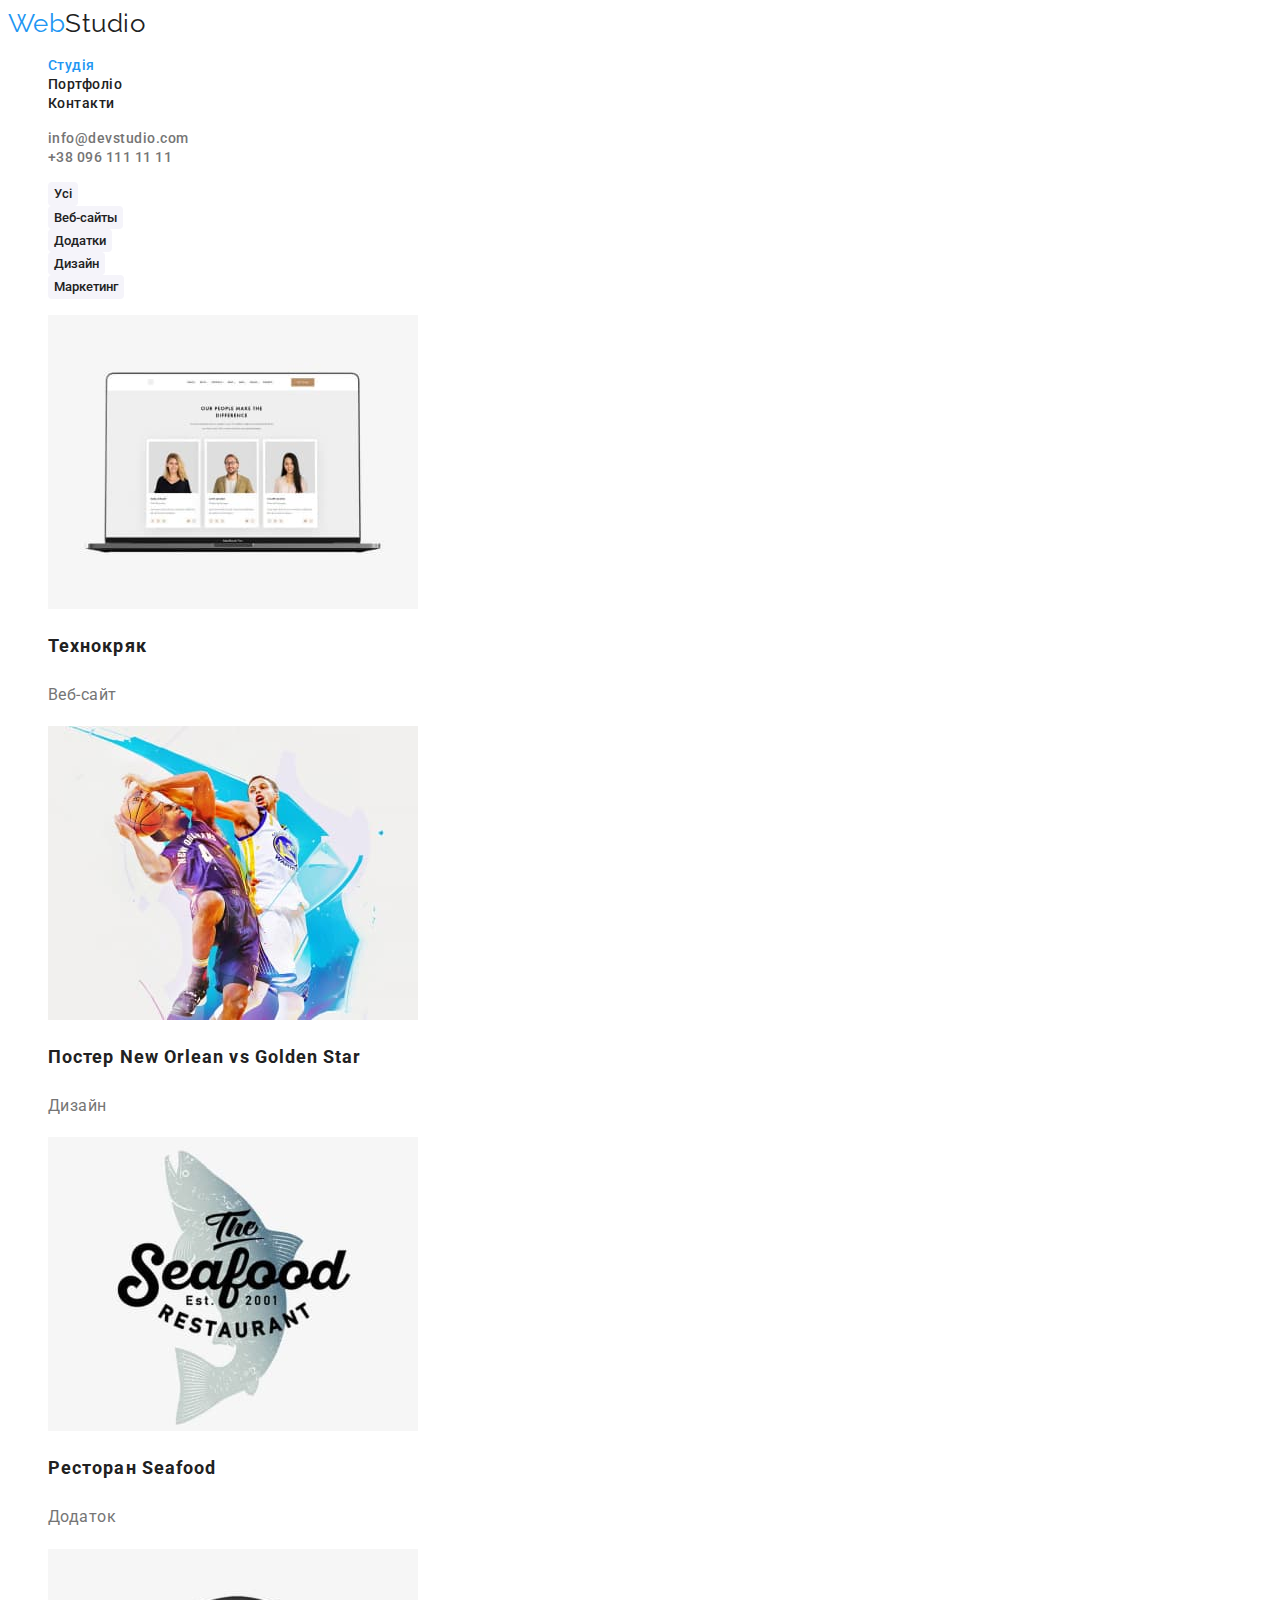
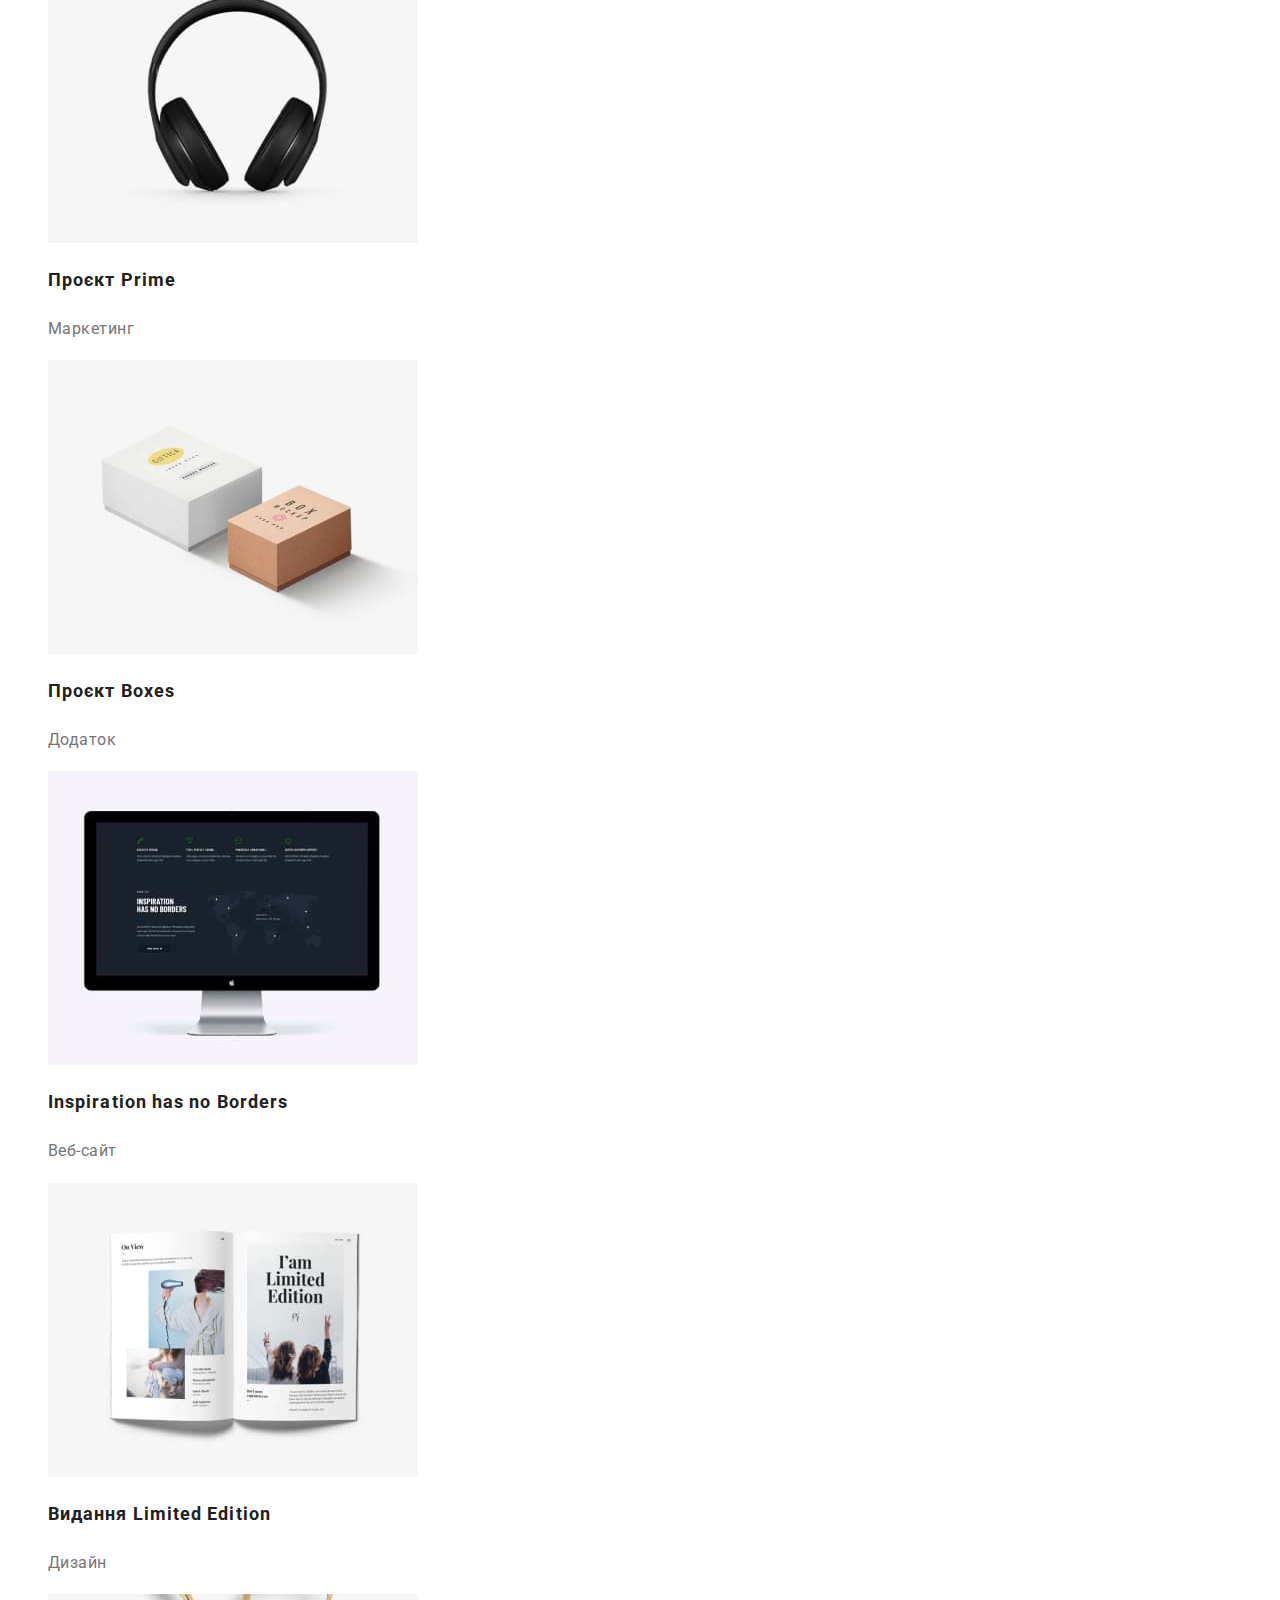
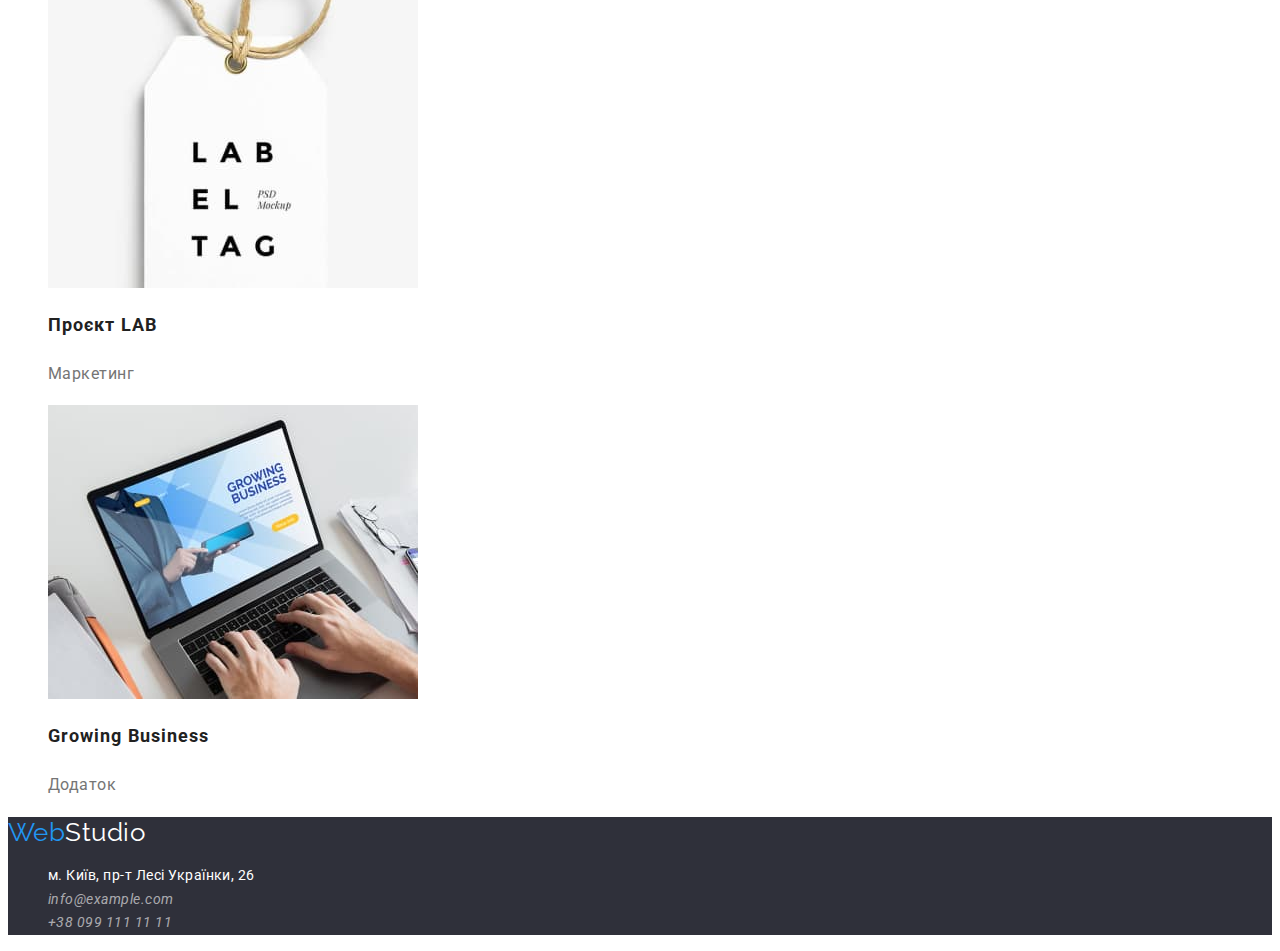
==== portfolio.html @ a00cbc71 "Додає попередньо зроблений проект" ====
<!DOCTYPE html>
<html lang="ua">
<head>
    <meta charset="UTF-8">
    <meta http-equiv="X-UA-Compatible" content="IE=edge">
    <meta name="viewport" content="width=device-width, initial-scale=1.0">
    <title>Document</title>
    <link 
        href="https://fonts.googleapis.com/css2?family=Raleway:wght@700&family=Roboto:wght@400;500;700;900&display=swap" 
        rel="stylesheet">
    <link rel="stylesheet" href="./css/styles.css">
</head>
<body>


    <!--Шапка сайту-->
    <header class="header">

        <nav class="nav">
            <a class="logo" href="./index.html">
                <span class="logo-accent">Web</span>Studio
            </a>

            <ul class="site-nav list">
                <li class="list-item">
                    <a class="link current" href="./index.html">Студія</a>
                </li>
                <li class="list-item">
                    <a class="link" href="./portfolio.html">Портфоліо</a>
                </li >
                <li class="list-item">
                    <a class="link" href="#">Контакти</a>
                </li>
            </ul>
        </nav>


        <ul class="contacts list">
            <li class="list-item"> 
                <a class="link" href="mailto:info@devstudio.com">info@devstudio.com</a> 
            </li>
            <li class="list-item"> 
                <a class="link" href="tel:+380991111111">+38 096 111 11 11</a> 
            </li>
        </ul>

    </header>


<main>
<!-- Проєкти -->
    <section class="filters-section">
        <h1 hidden class="section-title"> Проєкти </h1>

        <ul class="filters-list">
            <li class="list-item">
                <button class="button">Усі</button>
            </li>
            <li class="list-item">
                <button class="button">Веб-сайты</button>
            </li>
            <li class="list-item">
                <button class="button">Додатки</button>
            </li>
            <li class="list-item">
                <button class="button">Дизайн</button>
            </li>
            <li class="list-item">
                <button class="button">Маркетинг</button>
            </li>
        </ul>
        
        <ul class="projects-list">
            <li class="list-item">
                <a class="link" href="#">
                    <img src="./images/card1.jpg" alt="ноутбук" width="370" height="294">
                    <h2 class="name">Технокряк</h2>
                    <p class="text">Веб-сайт</p>
                </a> 
            </li>
            <li class="list-item">
                <a class="link" href="#">                
                    <img src="./images/card2.jpg" alt="спортсмены" width="370" height="294">
                    <h2 class="name">Постер New Orlean vs Golden Star</h2>
                    <p class="text">Дизайн</p>
                </a>
            </li>
            <li class="list-item">
                <a class="link" href="#">
                    <img src="./images/card3.jpg" alt="рыба и логотип" width="370" height="294">
                    <h2 class="name">Ресторан Seafood</h2>
                    <p class="text">Додаток</p>
                </a>
            </li>
            <li class="list-item">
                <a class="link" href="#">
                    <img src="./images/card4.jpg" alt="наушники" width="370" height="294">
                    <h2 class="name">Проєкт Prime</h2>
                    <p class="text">Маркетинг</p>
                </a>                
            </li>
            <li class="list-item">
                <a class="link" href="#">
                    <img src="./images/card5.jpg" alt="две коробки" width="370" height="294">
                    <h2 class="name">Проєкт Boxes</h2>
                    <p class="text">Додаток</p>
                </a>                
            </li>
            <li class="list-item">
                <a class="link" href="#">
                    <img src="./images/card6.jpg" alt="монитор компьютера" width="370" height="294">
                    <h2 class="name" lang="en">Inspiration has no Borders</h2>
                    <p class="text">Веб-сайт</p>
                </a>                
            </li>
            <li class="list-item">
                <a class="link" href="#">
                    <img src="./images/card7.jpg" alt="открытая книга" width="370" height="294">
                    <h2 class="name">Видання Limited Edition</h2>
                    <p class="text">Дизайн</p>
                </a>
                
            </li>
            <li class="list-item">
                <a class="link" href="#">
                    <img src="./images/card8.jpg" alt="этикетка-ценник" width="370" height="294">
                    <h2 class="name">Проєкт LAB</h2>
                    <p class="text">Маркетинг</p>
                </a>                
            </li>
            <li class="list-item">
                <a class="link" href="#">
                    <img src="./images/card9.jpg" alt="руи печатают на клавиатуре ноутбука" width="370" height="294">
                    <h2 class="name" lang="en">Growing Business</h2>
                    <p class="text">Додаток</p>
                </a>                
            </li>
        </ul>
    </section>

</main>


    <!-- Підвал -->
    <footer class="footer">
        <a class="logo" href="./index.html">
            <span class="logo-accent">Web</span>Studio
        </a>
        <address class="contacts-address">
            <ul class="list">
                <li class="list-item">
                    <a class="link map" href="https://goo.gl/maps/CPtrU1FHBa2aNyZL9" target="_blank" rel="noopener noreferrer">м. Київ, пр-т Лесі Українки, 26
                    </a> 
                </li>
                <li class="list-item">
                    <a class="link contact" href="mailto:info@example.com">info@example.com </a> 
                </li>
                <li class="list-item">
                    <a class="link contact" href="tel:+380991111111">+38 099 111 11 11 </a>
                </li>
            </ul>
        </address>

    </footer>

    
</body>
</html>
---- css/styles.css ----
/* Загальні налаштування */
:root {
    --primary-text-color: #757575;
    --title-text-color: #212121;
    --accent-color: #2196F3;
    --white-color: #ffffff;
    --white-color-transparent: rgba(255, 255, 255, 0.6);
    --primary-bg-color: #ffffff;
    --secondary-bg-color: #2F303A;
    --tertiary-bg-color: #F5F4FA;

}

body {
    background-color: var(--white-color);
    color: var(--title-text-color);
    
    font-family: Roboto, sans-serif;
    letter-spacing: 0.03em;

}

ul {
    list-style: none;
}

/* Шапка сайту */

    /* Лого */
.logo-accent {
    color: var(--accent-color);
    font-family: Raleway, sans-serif;
    font-size: 26px;
    line-height: 1.2;
    text-decoration: none;
}

.nav .logo {
    color: var(--title-text-color);
    font-family: Raleway, sans-serif;
    font-size: 26px;
    line-height: 1.2;    
    text-decoration: none;
}

.footer .logo {
    color: var(--white-color);
    font-family: Raleway, sans-serif;
    font-size: 26px;
    line-height: 1.2;
    text-decoration: none;
}

    /* Посилання */
.site-nav .link.current {
    color: var(--accent-color);
}

.site-nav .link {
    color: var(--title-text-color);

    font-weight: 500;
    font-size: 14px;
    line-height: 1.14;
    text-decoration: none;
}

.contacts .link {
    color: var(--primary-text-color);

    font-weight: 500;
    font-size: 14px;
    line-height: 1.14;
    text-decoration: none;
}

.site-nav .link:hover,
.site-nav .link:focus {
    color: var(--accent-color);

    font-weight: 500;
    font-size: 14px;
    line-height: 1.14;
    text-decoration: none;
}

.contacts .link:hover,
.contacts .link:focus {
    color: var(--accent-color);

    font-weight: 500;
    font-size: 14px;
    line-height: 1.14;
    text-decoration: none;
}


/* Головне */
    
    /* Секція: Ефективні рішення для вашого бізнесу */
.main-section {
    background-color: var(--secondary-bg-color);
}

.main-title {
    color: var(--white-color);
    font-weight: 900;
    font-size: 44px;
    line-height: 1.36;

    text-align: center;
    text-transform: uppercase;
}

        /* Кнопка */
.main-section .button{
    color: var(--white-color);
    background-color: var(--accent-color);
    font-weight: 700;
    line-height: 1.8;
    font-family: inherit;
    
    text-align: center;
    box-shadow: 0px 4px 4px rgba(0, 0, 0, 0.15);
    border: none;
    border-radius: 4px;
}

    /* Заголовки секцій */
.section-title {
    color: var(--title-text-color);
    font-weight: 700;
    font-size: 36px;
    line-height: 1.2;
    text-align: center;

}


/* Секція: Наші переваги */
.advantages-list .name {
    color: var(--title-text-color);
    font-weight: 700;
    font-size: 14px;
    line-height: 1.2;
    text-transform: uppercase;

}

.advantages-list .desc {
    color: var(--primary-text-color);
    font-size: 14px;
    line-height: 1.7;
}

/* Секція: Наша команда */

.team-section {
    background-color: var(--tertiary-bg-color);
}

.team-section .list-item {
    background-color: var(--white-color);
}

.team-name {
    color: var(--title-text-color);
    font-weight: 500;
    font-size: 16px;
    line-height: 1.2; 
    text-align: center;
}

.team-position {
    color: var(--primary-text-color);
    line-height: 1.2;   
    text-align: center;
}

/* Підвал */

.footer {
    background-color: var(--secondary-bg-color);
}


/* Ссылки. Підвал*/

.contacts-address .link.map {
    color: var(--white-color);
    font-style: normal;
    font-size: 14px;
    line-height: 1.7;
    text-decoration: none;
}

.contacts-address .link.map:hover,
.contacts-address .link.map:focus {
    color: var(--accent-color);
    font-style: normal;
    font-size: 14px;
    line-height: 1.7;
    text-decoration: none;
}

.contacts-address .link.contact {
    color: var(--white-color-transparent);
    font-size: 14px;
    line-height: 1.7;
    text-decoration: none;
}

.contacts-address .link.contact:hover,
.contacts-address .link.contact:focus {
    color: var(--accent-color);
    font-size: 14px;
    line-height: 1.7;
    text-decoration: none;
}


/* варіант оформлення посилань

.site-nav .link.current {
    color: var(--accent-color);
}
 
.link.primary {
    color: var(--title-text-color);
}

.link.secondary {
    color: var(--white-color);
}

.link.primary:hover,
.link.primary:focus {
    color: var(--accent-color);
}

.link.secondary:hover,
.link.secondary:focus {
    color: var(--accent-color);
} */


/* Портфоліо */
.filters-list .button {
    color: var(--title-text-color);
    background-color: var(--tertiary-bg-color);
    font-weight: 500;
    line-height: 1.6;
    text-align: center;
    font-family: inherit;
    
    border: none;
    border-radius: 4px;
}
.filters-list .button:hover,
.filters-list .button:focus {
    color: var(--white-color);
    background-color: var(--accent-color);
    font-weight: 500;
    line-height: 1.6;
    text-align: center;
    font-family: inherit;

    border: none;
    border-radius: 4px;
    box-shadow: 0px 3px 1px rgba(0, 0, 0, 0.1), 0px 1px 2px rgba(0, 0, 0, 0.08), 0px 2px 2px rgba(0, 0, 0, 0.12);
}

.projects-list .link {
    text-decoration: none;
}
.projects-list .name {
    color: var(--title-text-color);
    font-weight: 700;
    font-size: 18px;
    line-height: 2;
    letter-spacing: 0.06em;
}

.projects-list .text {
    color: var(--primary-text-color);
    line-height: 1.9;
}
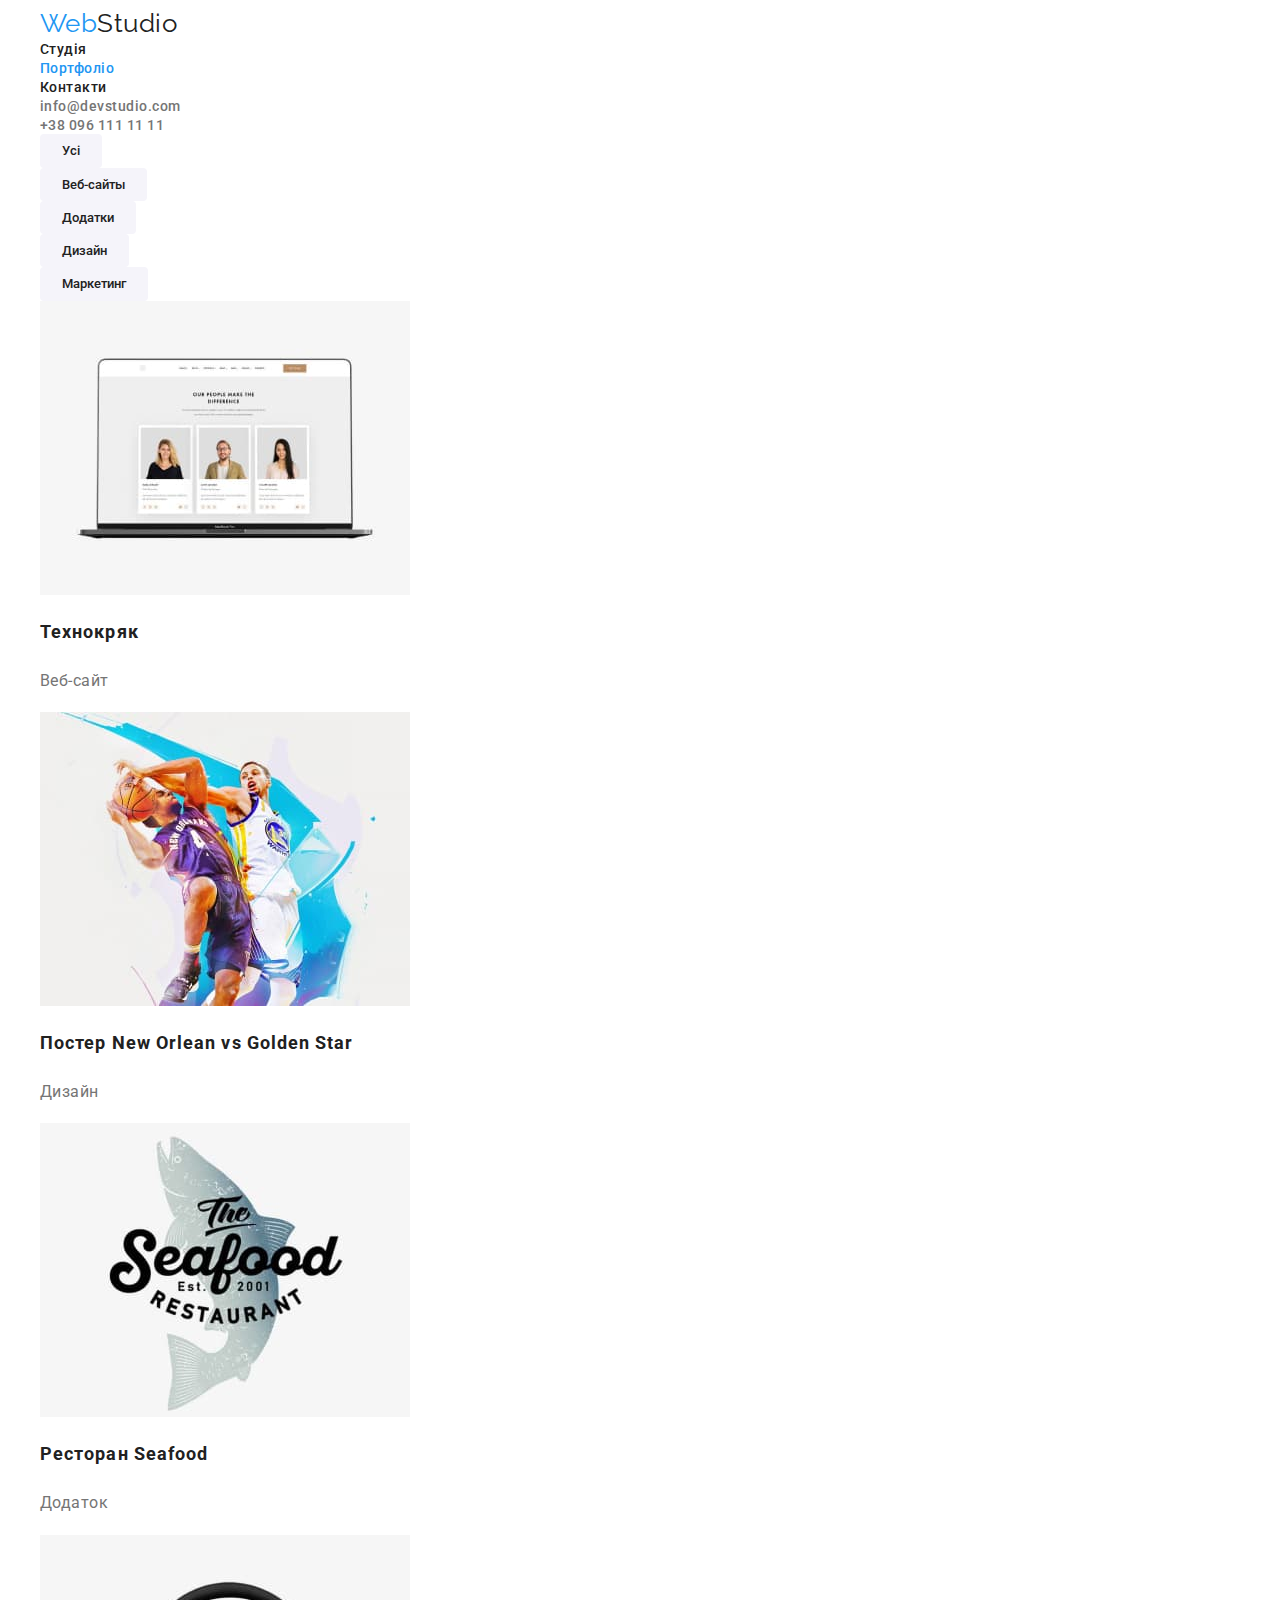
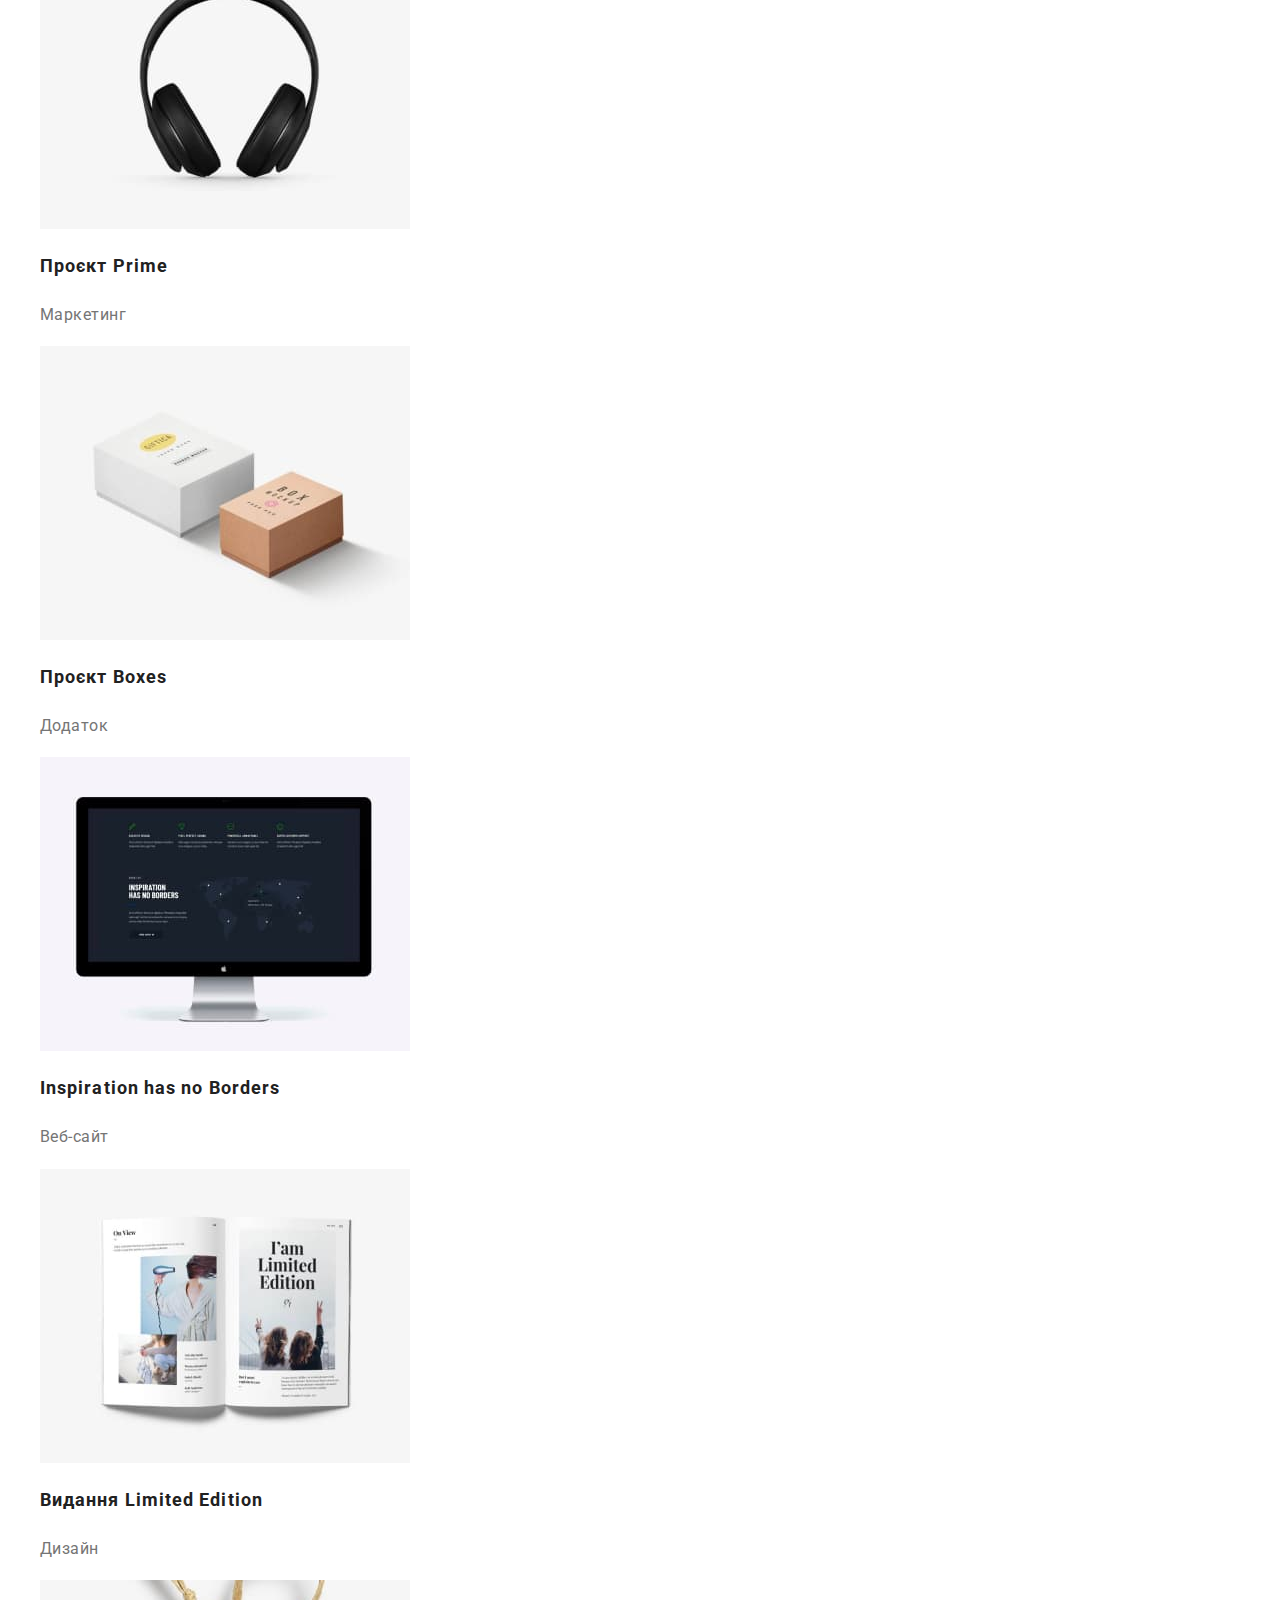
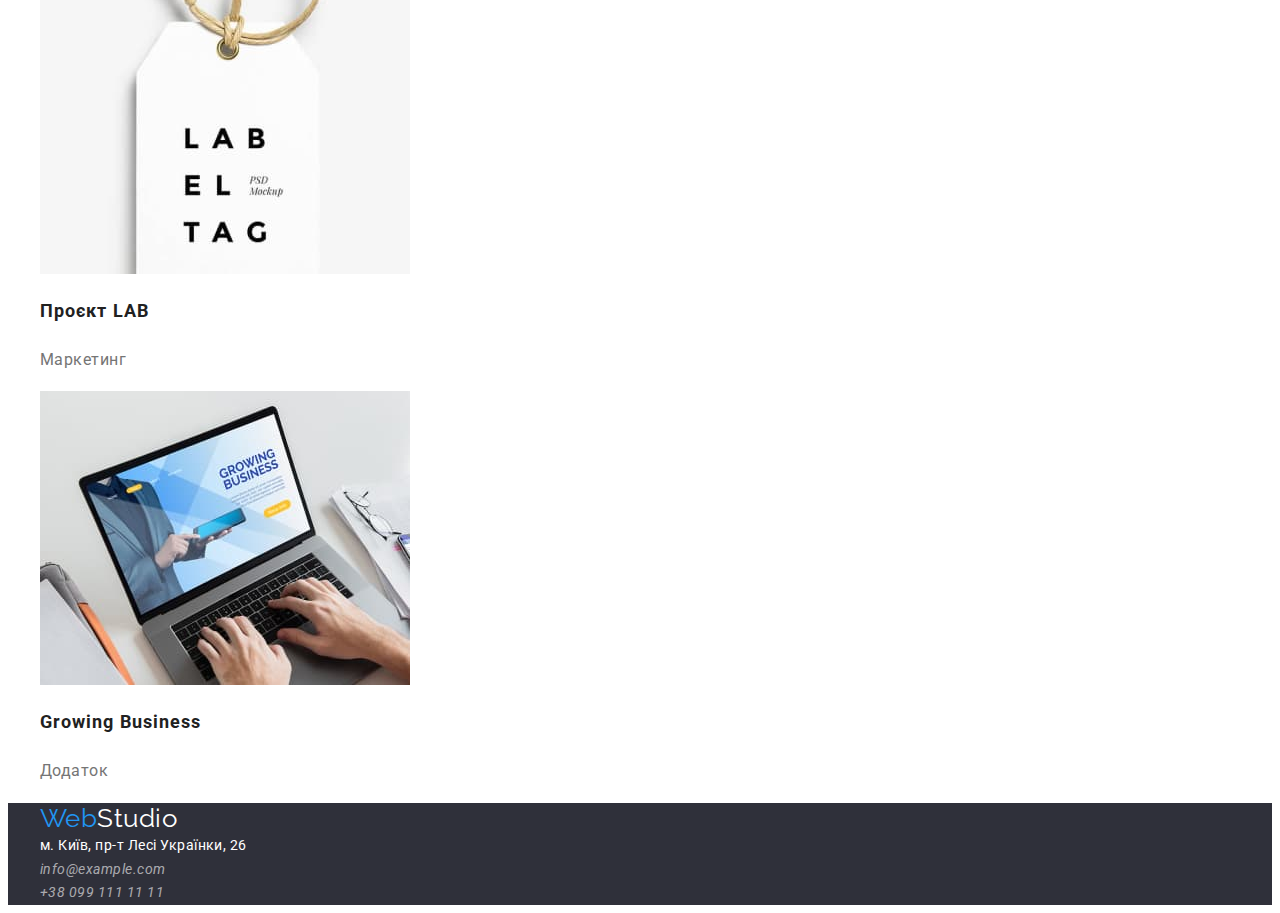
==== commit a33a5c87: "Додає відступи" ====
--- a/portfolio.html
+++ b/portfolio.html
@@ -8,49 +8,54 @@
     <link 
         href="https://fonts.googleapis.com/css2?family=Raleway:wght@700&family=Roboto:wght@400;500;700;900&display=swap" 
         rel="stylesheet">
+    <link rel="stylesheet" href="https://cdnjs.cloudflare.com/ajax/libs/modern-normalize/1.1.0/modern-normalize.min.css" integrity="sha512-wpPYUAdjBVSE4KJnH1VR1HeZfpl1ub8YT/NKx4PuQ5NmX2tKuGu6U/JRp5y+Y8XG2tV+wKQpNHVUX03MfMFn9Q==" crossorigin="anonymous" referrerpolicy="no-referrer" />
     <link rel="stylesheet" href="./css/styles.css">
 </head>
 <body>
 
 
     <!--Шапка сайту-->
-    <header class="header">
+    <header class="page-header">
 
-        <nav class="nav">
-            <a class="logo" href="./index.html">
-                <span class="logo-accent">Web</span>Studio
-            </a>
-
-            <ul class="site-nav list">
-                <li class="list-item">
-                    <a class="link current" href="./index.html">Студія</a>
+        <div class="container">
+            <nav class="nav">
+                <a class="nav-logo" href="./index.html">
+                    <span class="logo-accent">Web</span>Studio
+                </a>
+    
+                <ul class="site-nav list">
+                    <li class="list-item">
+                        <a class="link" href="./index.html">Студія</a>
+                    </li>
+                    <li class="list-item">
+                        <a class="link current" href="./portfolio.html">Портфоліо</a>
+                    </li >
+                    <li class="list-item">
+                        <a class="link" href="#">Контакти</a>
+                    </li>
+                </ul>
+            </nav>
+    
+    
+            <ul class="contacts list">
+                <li class="list-item"> 
+                    <a class="link" href="mailto:info@devstudio.com">info@devstudio.com</a> 
                 </li>
-                <li class="list-item">
-                    <a class="link" href="./portfolio.html">Портфоліо</a>
-                </li >
-                <li class="list-item">
-                    <a class="link" href="#">Контакти</a>
+                <li class="list-item"> 
+                    <a class="link" href="tel:+380991111111">+38 096 111 11 11</a> 
                 </li>
             </ul>
-        </nav>
-
-
-        <ul class="contacts list">
-            <li class="list-item"> 
-                <a class="link" href="mailto:info@devstudio.com">info@devstudio.com</a> 
-            </li>
-            <li class="list-item"> 
-                <a class="link" href="tel:+380991111111">+38 096 111 11 11</a> 
-            </li>
-        </ul>
+        </div>
 
     </header>
 
 
 <main>
 <!-- Проєкти -->
+
     <section class="filters-section">
-        <h1 hidden class="section-title"> Проєкти </h1>
+        <div class="container">
+            <h1 hidden class="section-title"> Проєкти </h1>
 
         <ul class="filters-list">
             <li class="list-item">
@@ -136,30 +141,33 @@
                 </a>                
             </li>
         </ul>
+        </div>
     </section>
 
 </main>
 
 
     <!-- Підвал -->
-    <footer class="footer">
-        <a class="logo" href="./index.html">
-            <span class="logo-accent">Web</span>Studio
-        </a>
-        <address class="contacts-address">
-            <ul class="list">
-                <li class="list-item">
-                    <a class="link map" href="https://goo.gl/maps/CPtrU1FHBa2aNyZL9" target="_blank" rel="noopener noreferrer">м. Київ, пр-т Лесі Українки, 26
-                    </a> 
-                </li>
-                <li class="list-item">
-                    <a class="link contact" href="mailto:info@example.com">info@example.com </a> 
-                </li>
-                <li class="list-item">
-                    <a class="link contact" href="tel:+380991111111">+38 099 111 11 11 </a>
-                </li>
-            </ul>
-        </address>
+    <footer class="page-footer">
+        <div class="container">
+            <a class="footer-logo" href="./index.html">
+                <span class="logo-accent">Web</span>Studio
+            </a>
+            <address class="contacts-address">
+                <ul class="list">
+                    <li class="list-item">
+                        <a class="link map" href="https://goo.gl/maps/CPtrU1FHBa2aNyZL9" target="_blank" rel="noopener noreferrer">м. Київ, пр-т Лесі Українки, 26
+                        </a> 
+                    </li>
+                    <li class="list-item">
+                        <a class="link contact" href="mailto:info@example.com">info@example.com </a> 
+                    </li>
+                    <li class="list-item">
+                        <a class="link contact" href="tel:+380991111111">+38 099 111 11 11 </a>
+                    </li>
+                </ul>
+            </address>
+        </div>
 
     </footer>
 
--- a/css/styles.css
+++ b/css/styles.css
@@ -22,6 +22,8 @@
 
 ul {
     list-style: none;
+    margin: 0;
+    padding: 0;
 }
 
 /* Шапка сайту */
@@ -35,7 +37,7 @@
     text-decoration: none;
 }
 
-.nav .logo {
+.nav-logo {
     color: var(--title-text-color);
     font-family: Raleway, sans-serif;
     font-size: 26px;
@@ -43,13 +45,14 @@
     text-decoration: none;
 }
 
-.footer .logo {
+.footer-logo {
     color: var(--white-color);
     font-family: Raleway, sans-serif;
     font-size: 26px;
     line-height: 1.2;
     text-decoration: none;
 }
+
 
     /* Посилання */
 .site-nav .link.current {
@@ -100,9 +103,15 @@
     /* Секція: Ефективні рішення для вашого бізнесу */
 .main-section {
     background-color: var(--secondary-bg-color);
+    text-align: center;
+    margin-top: 0;
+    margin-bottom: 94px;
 }
 
 .main-title {
+    margin-top: 0;
+    margin-bottom: 30px;
+
     color: var(--white-color);
     font-weight: 900;
     font-size: 44px;
@@ -114,13 +123,14 @@
 
         /* Кнопка */
 .main-section .button{
+    display: inline-block;
     color: var(--white-color);
     background-color: var(--accent-color);
     font-weight: 700;
     line-height: 1.8;
     font-family: inherit;
     
-    text-align: center;
+    padding: 10px 32px;
     box-shadow: 0px 4px 4px rgba(0, 0, 0, 0.15);
     border: none;
     border-radius: 4px;
@@ -138,6 +148,12 @@
 
 
 /* Секція: Наші переваги */
+
+.advantages-section {
+    margin-top: 0;
+    margin-bottom: 94px;
+}
+
 .advantages-list .name {
     color: var(--title-text-color);
     font-weight: 700;
@@ -151,6 +167,13 @@
     color: var(--primary-text-color);
     font-size: 14px;
     line-height: 1.7;
+}
+
+/* Секція: Чим ми займаємося */
+
+.whatwedo-section {
+    margin-top: 0;
+    margin-bottom: 94px;
 }
 
 /* Секція: Наша команда */
@@ -179,10 +202,10 @@
 
 /* Підвал */
 
-.footer {
+
+.page-footer {
     background-color: var(--secondary-bg-color);
 }
-
 
 /* Ссылки. Підвал*/
 
@@ -246,6 +269,7 @@
 
 /* Портфоліо */
 .filters-list .button {
+    display: inline-block;
     color: var(--title-text-color);
     background-color: var(--tertiary-bg-color);
     font-weight: 500;
@@ -253,11 +277,13 @@
     text-align: center;
     font-family: inherit;
     
+    padding: 6px 22px;
     border: none;
     border-radius: 4px;
 }
 .filters-list .button:hover,
 .filters-list .button:focus {
+    display: inline-block;
     color: var(--white-color);
     background-color: var(--accent-color);
     font-weight: 500;
@@ -265,6 +291,7 @@
     text-align: center;
     font-family: inherit;
 
+    padding: 6px 22px;
     border: none;
     border-radius: 4px;
     box-shadow: 0px 3px 1px rgba(0, 0, 0, 0.1), 0px 1px 2px rgba(0, 0, 0, 0.08), 0px 2px 2px rgba(0, 0, 0, 0.12);
@@ -284,4 +311,12 @@
 .projects-list .text {
     color: var(--primary-text-color);
     line-height: 1.9;
+}
+
+
+.container {
+    width: 1200px;
+    padding-left: 15px;
+    padding-right: 15px;
+    margin: 0 auto;
 }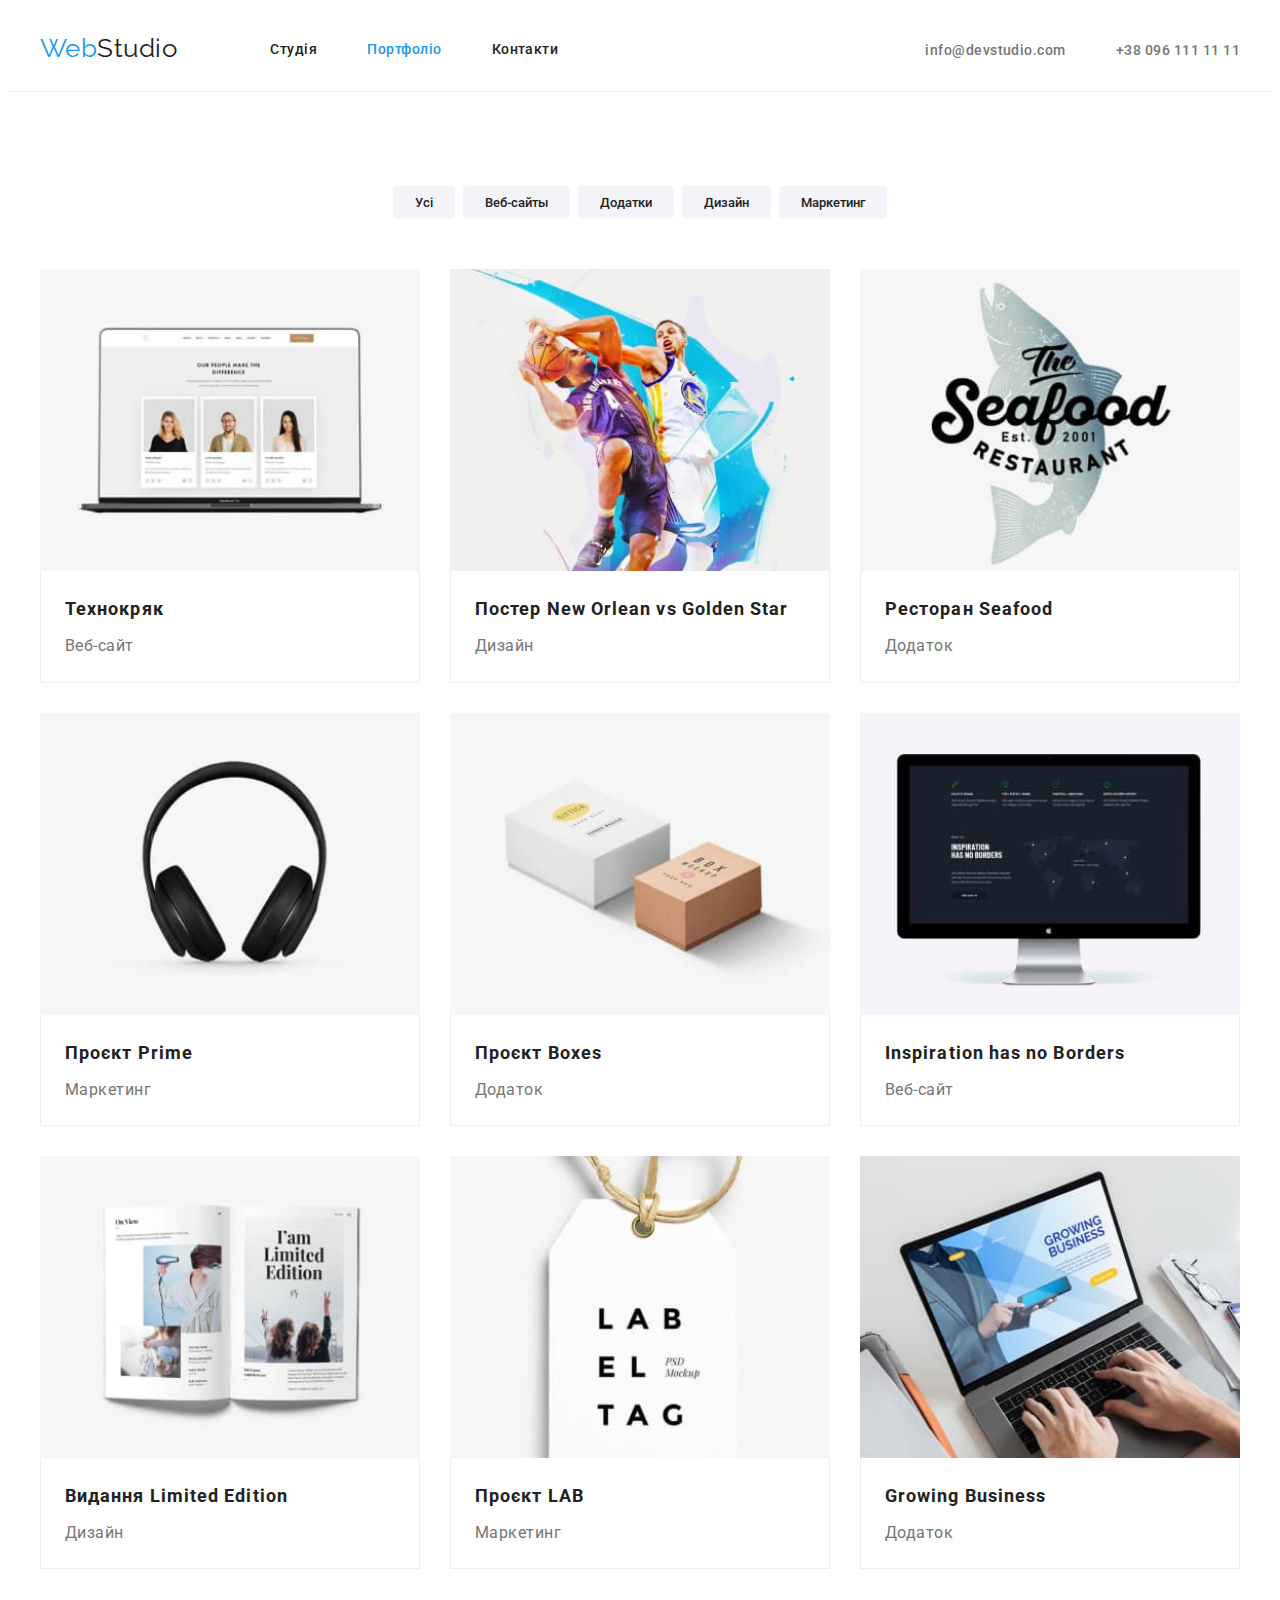
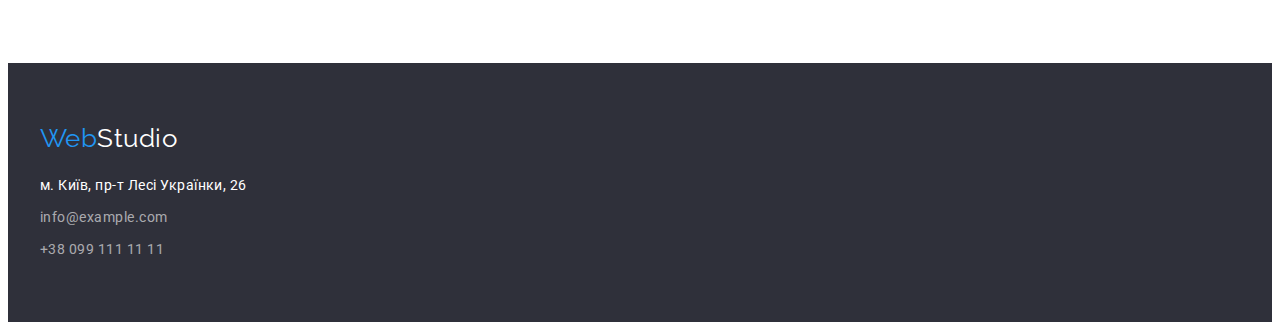
==== commit cca5856e: "Додає Flexbox" ====
--- a/portfolio.html
+++ b/portfolio.html
@@ -1,5 +1,5 @@
 <!DOCTYPE html>
-<html lang="ua">
+<html lang="uk">
 <head>
     <meta charset="UTF-8">
     <meta http-equiv="X-UA-Compatible" content="IE=edge">
@@ -16,13 +16,12 @@
 
     <!--Шапка сайту-->
     <header class="page-header">
-
-        <div class="container">
-            <nav class="nav">
+        <div class="container main-nav">
                 <a class="nav-logo" href="./index.html">
                     <span class="logo-accent">Web</span>Studio
                 </a>
-    
+
+            <nav class="nav">
                 <ul class="site-nav list">
                     <li class="list-item">
                         <a class="link" href="./index.html">Студія</a>
@@ -53,9 +52,9 @@
 <main>
 <!-- Проєкти -->
 
-    <section class="filters-section">
+    <section class="section">
         <div class="container">
-            <h1 hidden class="section-title"> Проєкти </h1>
+            <h1 class="section-title visually-hidden"> Проєкти </h1>
 
         <ul class="filters-list">
             <li class="list-item">
@@ -79,65 +78,83 @@
             <li class="list-item">
                 <a class="link" href="#">
                     <img src="./images/card1.jpg" alt="ноутбук" width="370" height="294">
-                    <h2 class="name">Технокряк</h2>
-                    <p class="text">Веб-сайт</p>
+                    <div class="projects-contant">
+                        <h2 class="name">Технокряк</h2>
+                        <p class="text">Веб-сайт</p>
+                    </div>
                 </a> 
             </li>
             <li class="list-item">
                 <a class="link" href="#">                
                     <img src="./images/card2.jpg" alt="спортсмены" width="370" height="294">
-                    <h2 class="name">Постер New Orlean vs Golden Star</h2>
-                    <p class="text">Дизайн</p>
+                    <div class="projects-contant">
+                        <h2 class="name">Постер New Orlean vs Golden Star</h2>
+                        <p class="text">Дизайн</p>
+                    </div>
                 </a>
             </li>
             <li class="list-item">
                 <a class="link" href="#">
                     <img src="./images/card3.jpg" alt="рыба и логотип" width="370" height="294">
-                    <h2 class="name">Ресторан Seafood</h2>
-                    <p class="text">Додаток</p>
+                    <div class="projects-contant">
+                        <h2 class="name">Ресторан Seafood</h2>
+                        <p class="text">Додаток</p>
+                    </div>
                 </a>
             </li>
             <li class="list-item">
                 <a class="link" href="#">
                     <img src="./images/card4.jpg" alt="наушники" width="370" height="294">
-                    <h2 class="name">Проєкт Prime</h2>
-                    <p class="text">Маркетинг</p>
+                    <div class="projects-contant">
+                        <h2 class="name">Проєкт Prime</h2>
+                        <p class="text">Маркетинг</p>
+                    </div>
                 </a>                
             </li>
             <li class="list-item">
                 <a class="link" href="#">
                     <img src="./images/card5.jpg" alt="две коробки" width="370" height="294">
-                    <h2 class="name">Проєкт Boxes</h2>
-                    <p class="text">Додаток</p>
+                    <div class="projects-contant">
+                        <h2 class="name">Проєкт Boxes</h2>
+                        <p class="text">Додаток</p>
+                    </div>
                 </a>                
             </li>
             <li class="list-item">
                 <a class="link" href="#">
                     <img src="./images/card6.jpg" alt="монитор компьютера" width="370" height="294">
-                    <h2 class="name" lang="en">Inspiration has no Borders</h2>
-                    <p class="text">Веб-сайт</p>
+                    <div class="projects-contant">
+                        <h2 class="name" lang="en">Inspiration has no Borders</h2>
+                        <p class="text">Веб-сайт</p>
+                    </div>
                 </a>                
             </li>
             <li class="list-item">
                 <a class="link" href="#">
                     <img src="./images/card7.jpg" alt="открытая книга" width="370" height="294">
-                    <h2 class="name">Видання Limited Edition</h2>
-                    <p class="text">Дизайн</p>
+                    <div class="projects-contant">
+                        <h2 class="name">Видання Limited Edition</h2>
+                        <p class="text">Дизайн</p>
+                    </div>
                 </a>
                 
             </li>
             <li class="list-item">
                 <a class="link" href="#">
                     <img src="./images/card8.jpg" alt="этикетка-ценник" width="370" height="294">
-                    <h2 class="name">Проєкт LAB</h2>
-                    <p class="text">Маркетинг</p>
+                    <div class="projects-contant">
+                        <h2 class="name">Проєкт LAB</h2>
+                        <p class="text">Маркетинг</p>
+                    </div>
                 </a>                
             </li>
             <li class="list-item">
                 <a class="link" href="#">
                     <img src="./images/card9.jpg" alt="руи печатают на клавиатуре ноутбука" width="370" height="294">
-                    <h2 class="name" lang="en">Growing Business</h2>
-                    <p class="text">Додаток</p>
+                    <div class="projects-contant">
+                        <h2 class="name" lang="en">Growing Business</h2>
+                        <p class="text">Додаток</p>
+                    </div>
                 </a>                
             </li>
         </ul>
@@ -150,9 +167,11 @@
     <!-- Підвал -->
     <footer class="page-footer">
         <div class="container">
-            <a class="footer-logo" href="./index.html">
-                <span class="logo-accent">Web</span>Studio
-            </a>
+            <div class="footer-logotype">
+                <a class="footer-logo" href="./index.html">
+                    <span class="logo-accent">Web</span>Studio
+                </a>
+            </div>
             <address class="contacts-address">
                 <ul class="list">
                     <li class="list-item">
--- a/css/styles.css
+++ b/css/styles.css
@@ -8,6 +8,8 @@
     --primary-bg-color: #ffffff;
     --secondary-bg-color: #2F303A;
     --tertiary-bg-color: #F5F4FA;
+    --boarder-color: #EEEEEE;
+    --header-border-color: #ECECEC;
 
 }
 
@@ -19,16 +21,45 @@
     letter-spacing: 0.03em;
 
 }
-
+h1,
+h2,
+h3,
+h4,
+h5,
+h6,
+p {
+    margin-top: 0;
+    margin-bottom: 0;
+}
 ul {
     list-style: none;
     margin: 0;
     padding: 0;
 }
 
+img {
+    display: block;
+    width: 100%;
+    height: auto;
+}
 /* Шапка сайту */
 
+.page-header {
+    border: 1px solid var(--header-border-color);
+    border-top: none;
+    border-left: none;
+    border-right: none;
+}
+
+.page-header .main-nav {
+    display: flex;
+    align-items: center;
+    justify-content: start;
+}
+
+
     /* Лого */
+
 .logo-accent {
     color: var(--accent-color);
     font-family: Raleway, sans-serif;
@@ -38,6 +69,9 @@
 }
 
 .nav-logo {
+    margin-top: 24px;
+    margin-bottom: 25px;
+
     color: var(--title-text-color);
     font-family: Raleway, sans-serif;
     font-size: 26px;
@@ -55,18 +89,118 @@
 
 
     /* Посилання */
-.site-nav .link.current {
+
+
+.site-nav.list .link.current {
     color: var(--accent-color);
 }
 
-.site-nav .link {
+.site-nav.list {
+    display: flex;
+    margin-left: 93px;
+}
+
+.site-nav .list-item + .list-item {
+    margin-left: 50px;
+}
+
+
+
+.site-nav.list .link {
+    display: flex;
     color: var(--title-text-color);
 
     font-weight: 500;
     font-size: 14px;
     line-height: 1.14;
     text-decoration: none;
-}
+
+    padding-top: 32px;    
+    padding-bottom: 32px;
+}
+
+.contacts.list {
+    display: flex;
+    padding-top: 32px;    
+    padding-bottom: 32px;
+    margin-left: auto;
+}
+
+.contacts.list .link {
+}
+
+.contacts.list .list-item + .list-item {
+    margin-left: 50px;
+}
+
+
+
+
+/* 
+.site-nav.list {
+    display: flex;
+}
+
+ВАРІАНТИ ЗАДАННЯ ВІДСТУПІВ
+1.
+.site-nav .list-item + .list-item {
+    margin-left: 50px;
+}
+
+2.
+.site-nav .list-item {
+    margin-right: 50px;
+}
+.site-nav .list-item:last-child {
+    margin-right: 0;
+}
+
+3.
+.site-nav .list-item:not(last-child) {
+    margin-right: 50px;
+
+4. КАЖДОМУ 3-МУ НЕ ДАВАТЬ MARGIN-rigdt и последним 3-м элементам не давать MARGIN-bottom:
+.projects-list .list-item {
+    width: 370px;
+    margin-right: 30px;
+    margin-bottom: 30px;
+}
+
+.projects-list .list-item:nth-child(3n) {
+    margin-right: 0px;
+}   
+
+.projects-list .list-item:nth-last-child(-n + 3) {
+    margin-bottom: 0px;
+}   
+
+    - - Альтернатива - -
+.projects-list .list-item:not(:nth-child(3n)) {
+    margin-right: 30px;
+}   
+
+.projects-list .list-item:not(:nth-last-child(-n + 3)) {
+    margin-bottom: 30px;
+}   
+
+
+5.
+CALC - 
+calc ((100% - кол-во маржинов в строке * значение маржина) / кол-во элементов в строке
+
+.projects-list .list-item {
+    width: calc((100% - 60px) / 3);
+    margin-right: 30px;
+}
+
+.projects-list .list-item:nth-child(3n) {
+    margin-right: 0;
+}
+
+
+
+*/
+
 
 .contacts .link {
     color: var(--primary-text-color);
@@ -102,10 +236,13 @@
     
     /* Секція: Ефективні рішення для вашого бізнесу */
 .main-section {
+    padding-top: 200px;
+    padding-bottom: 200px;
+
     background-color: var(--secondary-bg-color);
     text-align: center;
     margin-top: 0;
-    margin-bottom: 94px;
+
 }
 
 .main-title {
@@ -123,6 +260,7 @@
 
         /* Кнопка */
 .main-section .button{
+    margin: 0;
     display: inline-block;
     color: var(--white-color);
     background-color: var(--accent-color);
@@ -146,12 +284,35 @@
 
 }
 
+.visually-hidden {
+    position: absolute;
+    width: 1px;
+    height: 1px;
+    margin: -1px;
+    border: 0;
+    padding: 0;
+    white-space: nowrap;
+    clip-path: inset(100%);
+    clip: rect(0 0 0 0);
+    overflow: hidden;
+  }
 
 /* Секція: Наші переваги */
 
 .advantages-section {
-    margin-top: 0;
-    margin-bottom: 94px;
+}
+
+.advantages-list {
+    display: flex;    
+}
+
+
+.advantages-list .list-item {
+    width: calc((100% - 90px) / 4);
+    margin-right: 30px;
+}
+.advantages-list .list-item:nth-child(4n){
+    margin-right: 0;
 }
 
 .advantages-list .name {
@@ -164,26 +325,53 @@
 }
 
 .advantages-list .desc {
+    margin-top: 10px;
+    margin-bottom: 0;
+
     color: var(--primary-text-color);
     font-size: 14px;
     line-height: 1.7;
 }
 
 /* Секція: Чим ми займаємося */
-
-.whatwedo-section {
-    margin-top: 0;
-    margin-bottom: 94px;
+.whatwedo-list{
+    display: flex;
+    justify-content: center;
+}
+
+.whatwedo-list .list-item {
+    width: calc((100% - 60px) / 3);
+    margin-right: 30px;
+}
+.whatwedo-list .list-item:nth-child(3n){
+    margin-right: 0;
 }
 
 /* Секція: Наша команда */
 
-.team-section {
+
+.section.team {
     background-color: var(--tertiary-bg-color);
 }
 
-.team-section .list-item {
+.team-list {
+    display: flex;
+}
+
+.team-list .list-item {
+    width: calc((100% - 90px) / 4);
+    margin-right: 30px;
+}
+.team-list .list-item:nth-child(4n){
+    margin-right: 0;
+}
+
+
+.section.team .list-item {
     background-color: var(--white-color);
+
+    box-shadow: 0px 1px 3px rgba(0, 0, 0, 0.12), 0px 1px 1px rgba(0, 0, 0, 0.14), 0px 2px 1px rgba(0, 0, 0, 0.2);
+    border-radius: 0px 0px 4px 4px;
 }
 
 .team-name {
@@ -192,6 +380,8 @@
     font-size: 16px;
     line-height: 1.2; 
     text-align: center;
+
+    margin-bottom: 10px;
 }
 
 .team-position {
@@ -200,14 +390,30 @@
     text-align: center;
 }
 
+.team-content {
+    padding-top: 30px;
+    padding-bottom: 30px;
+    padding-left: auto;
+    padding-right: auto;
+}
+
 /* Підвал */
 
 
 .page-footer {
     background-color: var(--secondary-bg-color);
-}
-
-/* Ссылки. Підвал*/
+    padding: 60px 0px 60px 0px ;
+}
+
+/* Посилання. Підвал*/
+
+.footer-logotype {
+    margin-bottom: 20px;
+}
+
+.contacts-address .list-item + .list-item {
+    margin-top: 8px;
+}
 
 .contacts-address .link.map {
     color: var(--white-color);
@@ -220,14 +426,13 @@
 .contacts-address .link.map:hover,
 .contacts-address .link.map:focus {
     color: var(--accent-color);
-    font-style: normal;
     font-size: 14px;
     line-height: 1.7;
-    text-decoration: none;
 }
 
 .contacts-address .link.contact {
     color: var(--white-color-transparent);
+    font-style: normal;
     font-size: 14px;
     line-height: 1.7;
     text-decoration: none;
@@ -238,36 +443,22 @@
     color: var(--accent-color);
     font-size: 14px;
     line-height: 1.7;
-    text-decoration: none;
-}
-
-
-/* варіант оформлення посилань
-
-.site-nav .link.current {
-    color: var(--accent-color);
-}
- 
-.link.primary {
-    color: var(--title-text-color);
-}
-
-.link.secondary {
-    color: var(--white-color);
-}
-
-.link.primary:hover,
-.link.primary:focus {
-    color: var(--accent-color);
-}
-
-.link.secondary:hover,
-.link.secondary:focus {
-    color: var(--accent-color);
-} */
+}
+
+
 
 
 /* Портфоліо */
+.filters-list {
+    display: flex;
+    justify-content: center;
+    margin-bottom: 50px;
+}
+
+.filters-list .list-item + .list-item {
+    margin-left: 8px;
+    }
+
 .filters-list .button {
     display: inline-block;
     color: var(--title-text-color);
@@ -283,12 +474,8 @@
 }
 .filters-list .button:hover,
 .filters-list .button:focus {
-    display: inline-block;
     color: var(--white-color);
     background-color: var(--accent-color);
-    font-weight: 500;
-    line-height: 1.6;
-    text-align: center;
     font-family: inherit;
 
     padding: 6px 22px;
@@ -297,9 +484,37 @@
     box-shadow: 0px 3px 1px rgba(0, 0, 0, 0.1), 0px 1px 2px rgba(0, 0, 0, 0.08), 0px 2px 2px rgba(0, 0, 0, 0.12);
 }
 
+.projects-list {
+    display: flex;
+    flex-wrap: wrap;
+    margin-left: -30px;
+    margin-top: -30px;
+}
+
+.projects-list .list-item {
+    flex-basis: calc(100% / 3 - 30px);
+    margin-left: 30px;
+    margin-top: 30px;
+}
+/* 
+.projects-list .list-item {
+    width: calc((100% - 60px) / 3);
+    margin-right: 30px;
+}
+
+.projects-list .list-item:nth-child(3n) {
+    margin-right: 0;
+}
+.projects-list .list-item:not(:nth-last-child(-n + 3)) {
+    margin-bottom: 30px;
+}    */
+
+
 .projects-list .link {
     text-decoration: none;
 }
+
+
 .projects-list .name {
     color: var(--title-text-color);
     font-weight: 700;
@@ -309,14 +524,48 @@
 }
 
 .projects-list .text {
+    margin-top: 4px;
+    margin-bottom: 0;
     color: var(--primary-text-color);
     line-height: 1.9;
 }
+
+.projects-contant {
+    padding-top: 20px;
+    padding-bottom: 20px;
+    padding-left: 24px;
+    padding-right: 24px;
+
+    border: 1px solid var(--boarder-color);
+    border-top: 0;
+}
+
 
 
 .container {
     width: 1200px;
     padding-left: 15px;
     padding-right: 15px;
-    margin: 0 auto;
+    margin-right: auto;
+    margin-left: auto;
+}
+
+
+
+.section {
+    padding-top: 94px;
+    padding-bottom: 94px;
+}
+
+.section.nopadding {
+    padding-bottom: 0;
+}
+
+.section-title {
+    padding-bottom: 50px;
+}
+
+
+.img {
+    display: block;
 }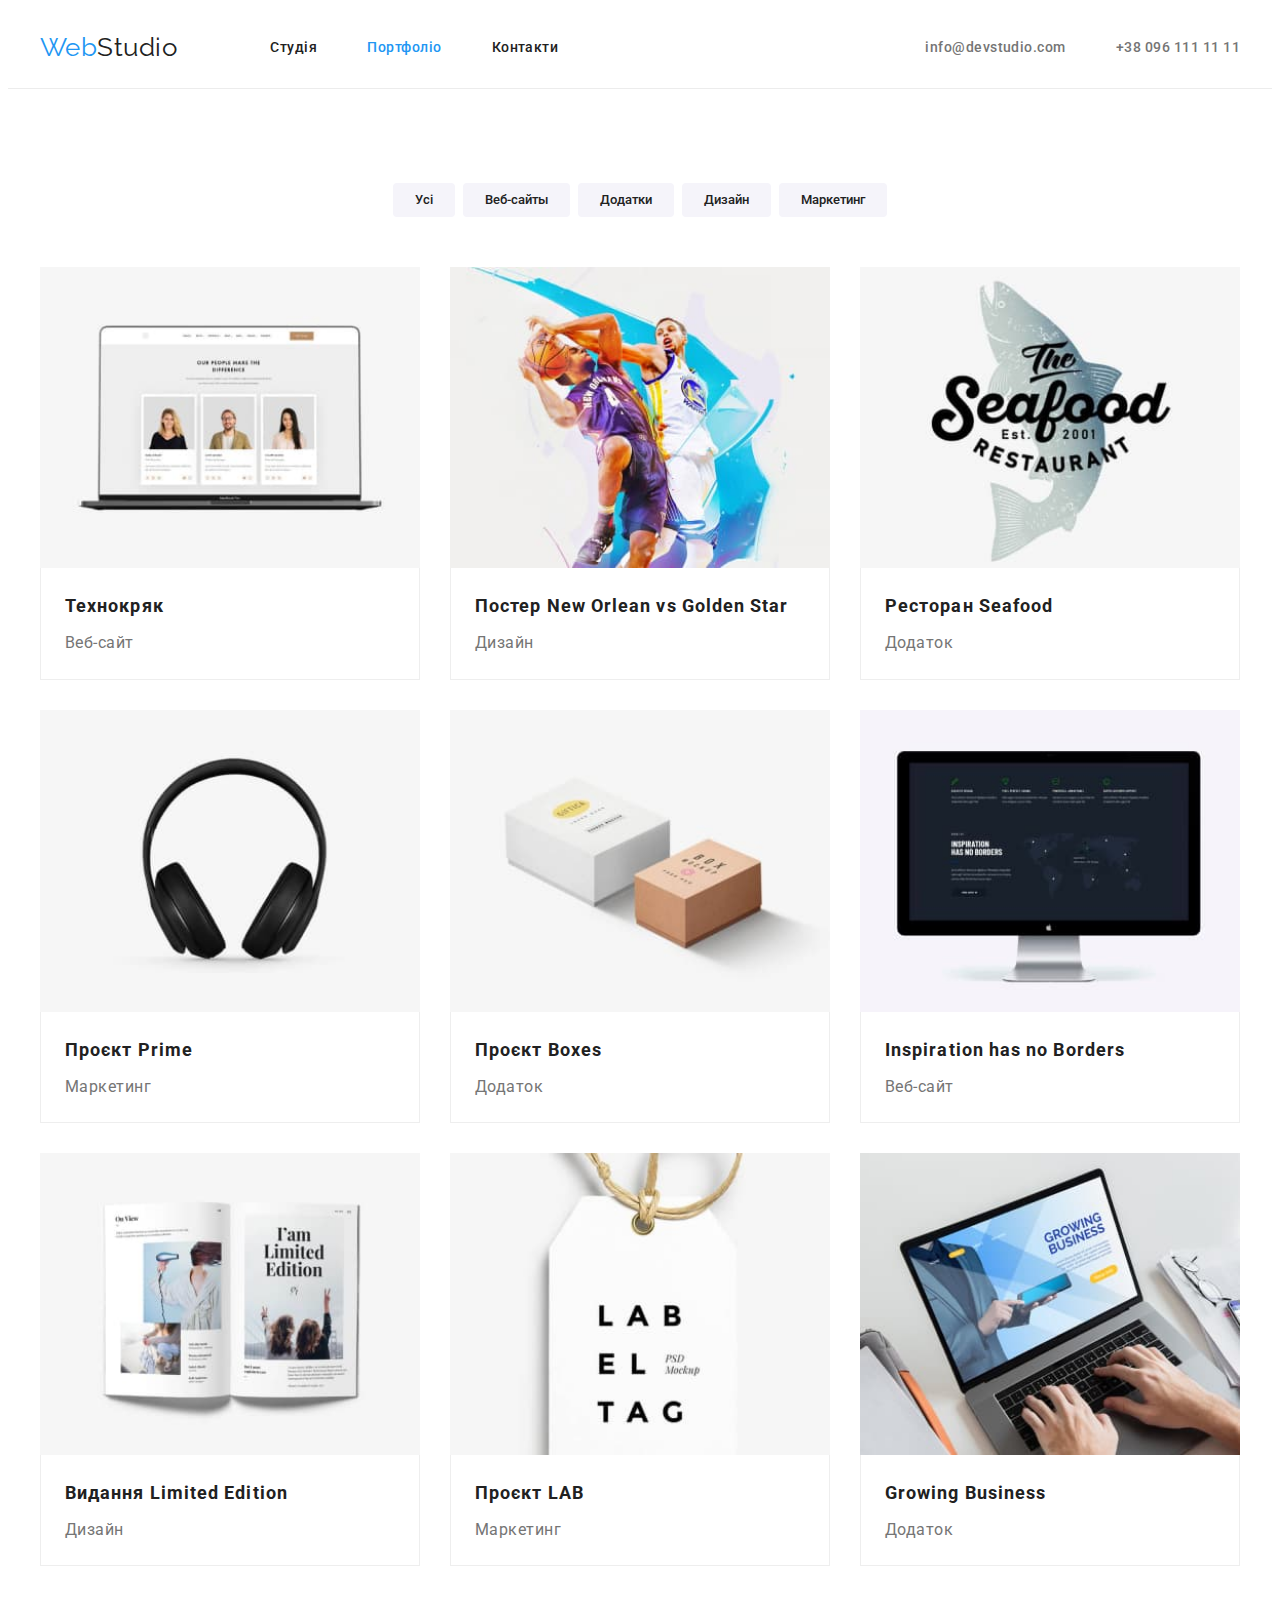
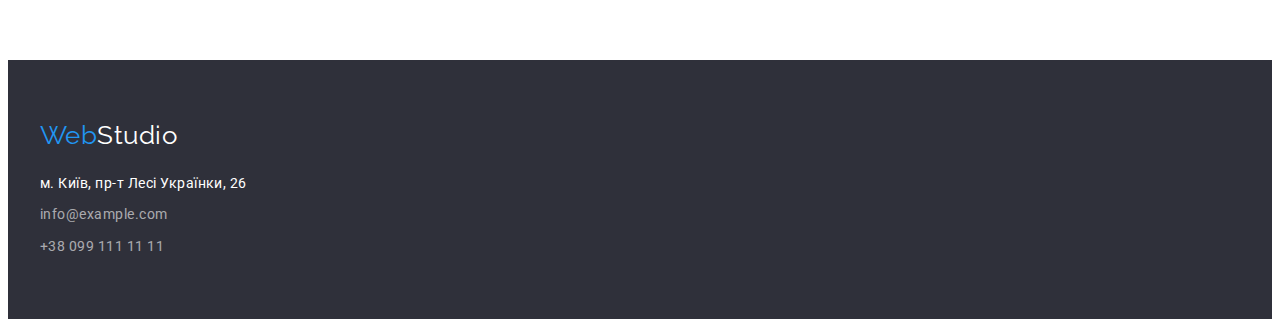
==== commit 9fffa206: "Вносить правки" ====
--- a/portfolio.html
+++ b/portfolio.html
@@ -167,11 +167,9 @@
     <!-- Підвал -->
     <footer class="page-footer">
         <div class="container">
-            <div class="footer-logotype">
-                <a class="footer-logo" href="./index.html">
-                    <span class="logo-accent">Web</span>Studio
-                </a>
-            </div>
+            <a class="footer-logo" href="./index.html">
+                <span class="logo-accent">Web</span>Studio
+            </a>
             <address class="contacts-address">
                 <ul class="list">
                     <li class="list-item">
--- a/css/styles.css
+++ b/css/styles.css
@@ -45,10 +45,7 @@
 /* Шапка сайту */
 
 .page-header {
-    border: 1px solid var(--header-border-color);
-    border-top: none;
-    border-left: none;
-    border-right: none;
+    border-bottom: 1px solid var(--header-border-color);
 }
 
 .page-header .main-nav {
@@ -69,8 +66,8 @@
 }
 
 .nav-logo {
-    margin-top: 24px;
-    margin-bottom: 25px;
+    padding-top: 24px;
+    padding-bottom: 25px;
 
     color: var(--title-text-color);
     font-family: Raleway, sans-serif;
@@ -80,6 +77,9 @@
 }
 
 .footer-logo {
+    display: block;
+    margin-bottom: 20px;
+
     color: var(--white-color);
     font-family: Raleway, sans-serif;
     font-size: 26px;
@@ -90,6 +90,9 @@
 
     /* Посилання */
 
+.nav {
+    margin-left: 93px;
+}
 
 .site-nav.list .link.current {
     color: var(--accent-color);
@@ -97,7 +100,6 @@
 
 .site-nav.list {
     display: flex;
-    margin-left: 93px;
 }
 
 .site-nav .list-item + .list-item {
@@ -107,7 +109,7 @@
 
 
 .site-nav.list .link {
-    display: flex;
+    display: block;
     color: var(--title-text-color);
 
     font-weight: 500;
@@ -115,18 +117,21 @@
     line-height: 1.14;
     text-decoration: none;
 
-    padding-top: 32px;    
+    padding-top: 32px;
     padding-bottom: 32px;
+
 }
 
 .contacts.list {
     display: flex;
-    padding-top: 32px;    
+    margin-left: auto;
+}
+
+.contacts.list .link {
+    display: block;
+    padding-top: 32px;
     padding-bottom: 32px;
-    margin-left: auto;
-}
-
-.contacts.list .link {
+
 }
 
 .contacts.list .list-item + .list-item {
@@ -334,6 +339,11 @@
 }
 
 /* Секція: Чим ми займаємося */
+
+.section-title {
+    margin-bottom: 50px;
+}
+
 .whatwedo-list{
     display: flex;
     justify-content: center;
@@ -407,8 +417,8 @@
 
 /* Посилання. Підвал*/
 
-.footer-logotype {
-    margin-bottom: 20px;
+address {
+    font-style: normal;   
 }
 
 .contacts-address .list-item + .list-item {
@@ -417,7 +427,6 @@
 
 .contacts-address .link.map {
     color: var(--white-color);
-    font-style: normal;
     font-size: 14px;
     line-height: 1.7;
     text-decoration: none;
@@ -432,7 +441,6 @@
 
 .contacts-address .link.contact {
     color: var(--white-color-transparent);
-    font-style: normal;
     font-size: 14px;
     line-height: 1.7;
     text-decoration: none;
@@ -561,9 +569,6 @@
     padding-bottom: 0;
 }
 
-.section-title {
-    padding-bottom: 50px;
-}
 
 
 .img {
